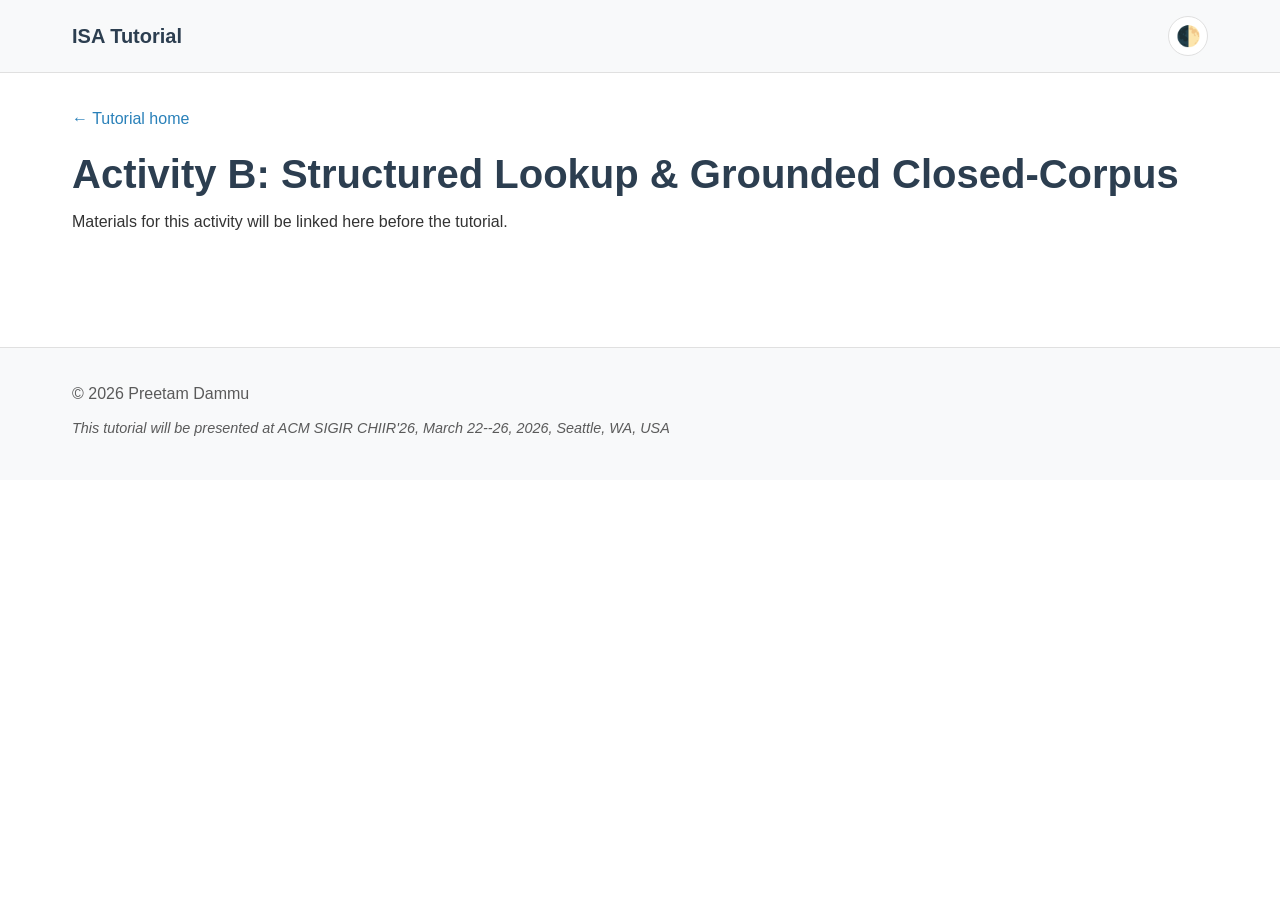
==== activity2.html @ a19566de "updates" ====
<!DOCTYPE html>
<html lang="en">
<head>
    <meta charset="UTF-8">
    <meta name="viewport" content="width=device-width, initial-scale=1.0">
    <meta name="description" content="Activity B: Structured Lookup &amp; Grounded Closed-Corpus — ISA Tutorial at ACM SIGIR CHIIR'26">
    <title>Activity B: Structured Lookup &amp; Grounded Closed-Corpus | ISA Tutorial</title>
    <link rel="stylesheet" href="css/style.css">
</head>
<body>
    <header>
        <nav class="navbar">
            <div class="container">
                <a href="index.html" class="logo">ISA Tutorial</a>
                <button class="theme-toggle" id="themeToggle" aria-label="Toggle dark mode">🌓</button>
            </div>
        </nav>
    </header>

    <main>
        <section class="content">
            <div class="container">
                <section class="section">
                    <p><a href="index.html">← Tutorial home</a></p>
                    <h1>Activity B: Structured Lookup &amp; Grounded Closed-Corpus</h1>
                    <p>Materials for this activity will be linked here before the tutorial.</p>
                </section>
            </div>
        </section>
    </main>

    <footer>
        <div class="container">
            <p>&copy; 2026 Preetam Dammu</p>
            <p class="acknowledgment">This tutorial will be presented at ACM SIGIR CHIIR'26, March 22--26, 2026, Seattle, WA, USA</p>
        </div>
    </footer>

    <script>
        const themeToggle = document.getElementById('themeToggle');
        const prefersDark = window.matchMedia('(prefers-color-scheme: dark)').matches;
        const storedTheme = localStorage.getItem('theme');

        if (storedTheme) {
            document.body.classList.toggle('dark-mode', storedTheme === 'dark');
        } else if (prefersDark) {
            document.body.classList.add('dark-mode');
        }

        themeToggle.addEventListener('click', () => {
            document.body.classList.toggle('dark-mode');
            const isDark = document.body.classList.contains('dark-mode');
            localStorage.setItem('theme', isDark ? 'dark' : 'light');
        });
    </script>
</body>
</html>
---- css/style.css ----
/* CSS Variables for theming */
:root {
    --primary-color: #2c3e50;
    --secondary-color: #3498db;
    --accent-color: #e74c3c;
    --text-color: #333;
    --bg-color: #ffffff;
    --bg-secondary: #f8f9fa;
    --border-color: #e0e0e0;
    --link-color: #2980b9;
    --link-hover: #1f5f8b;
    --shadow: rgba(0, 0, 0, 0.1);
    --shadow-hover: rgba(0, 0, 0, 0.15);
    --transition: all 0.3s ease;
}

/* Dark mode variables */
.dark-mode {
    --primary-color: #ecf0f1;
    --secondary-color: #3498db;
    --accent-color: #e74c3c;
    --text-color: #e0e0e0;
    --bg-color: #1a1a1a;
    --bg-secondary: #2d2d2d;
    --border-color: #404040;
    --link-color: #5dade2;
    --link-hover: #85c1e9;
    --shadow: rgba(0, 0, 0, 0.3);
    --shadow-hover: rgba(0, 0, 0, 0.4);
}

/* Reset and base styles */
* {
    margin: 0;
    padding: 0;
    box-sizing: border-box;
}

html {
    scroll-behavior: smooth;
}

body {
    font-family: -apple-system, BlinkMacSystemFont, 'Segoe UI', 'Roboto', 'Oxygen', 'Ubuntu', 'Cantarell', 'Fira Sans', 'Droid Sans', 'Helvetica Neue', sans-serif;
    line-height: 1.7;
    color: var(--text-color);
    background-color: var(--bg-color);
    transition: background-color 0.3s ease, color 0.3s ease;
}

/* Typography */
h1, h2, h3, h4, h5, h6 {
    color: var(--primary-color);
    font-weight: 600;
    line-height: 1.3;
    margin-bottom: 1rem;
    transition: color 0.3s ease;
}

h1 {
    font-size: 2.5rem;
    margin-bottom: 0.5rem;
}

h2 {
    font-size: 2rem;
    margin-top: 2.5rem;
    margin-bottom: 1.5rem;
    padding-bottom: 0.5rem;
    border-bottom: 2px solid var(--border-color);
}

h3 {
    font-size: 1.5rem;
    margin-top: 1.5rem;
    margin-bottom: 1rem;
}

p {
    margin-bottom: 1rem;
    text-align: justify;
}

a {
    color: var(--link-color);
    text-decoration: none;
    transition: var(--transition);
}

a:hover {
    color: var(--link-hover);
    text-decoration: underline;
}

em {
    font-style: italic;
    color: var(--secondary-color);
}

/* Container */
.container {
    max-width: 1200px;
    margin: 0 auto;
    padding: 0 2rem;
}

/* Navigation */
.navbar {
    background-color: var(--bg-secondary);
    border-bottom: 1px solid var(--border-color);
    padding: 1rem 0;
    position: sticky;
    top: 0;
    z-index: 100;
    backdrop-filter: blur(10px);
    transition: var(--transition);
}

.navbar .container {
    display: flex;
    justify-content: space-between;
    align-items: center;
}

.logo {
    font-size: 1.25rem;
    font-weight: 700;
    color: var(--primary-color);
    text-decoration: none;
}

.theme-toggle {
    background: var(--bg-color);
    border: 1px solid var(--border-color);
    border-radius: 50%;
    width: 2.5rem;
    height: 2.5rem;
    font-size: 1.25rem;
    cursor: pointer;
    transition: var(--transition);
    display: flex;
    align-items: center;
    justify-content: center;
}

.theme-toggle:hover {
    background: var(--bg-secondary);
    transform: rotate(15deg);
}

/* Hero section */
.hero {
    background: linear-gradient(135deg, var(--secondary-color) 0%, #1f5f8b 100%);
    color: white;
    padding: 4rem 0;
    margin-bottom: 3rem;
}

.hero-content {
    display: flex;
    justify-content: space-between;
    align-items: center;
    gap: 3rem;
}

.hero-left {
    flex: 1;
}

.hero-right {
    flex: 0 0 auto;
    text-align: right;
}

.hero h1 {
    color: white;
    font-size: 3rem;
    margin-bottom: 0;
    text-shadow: 2px 2px 4px rgba(0, 0, 0, 0.2);
}

.hero .subtitle {
    font-size: 1.5rem;
    margin-bottom: 0.5rem;
    opacity: 0.95;
}

.hero .conference-info {
    font-size: 1.1rem;
    opacity: 0.9;
    margin-bottom: 0;
}

/* Content sections */
.content {
    padding: 2rem 0;
}

.section {
    margin-bottom: 3rem;
}

.section:last-child {
    margin-bottom: 0;
}

/* Presenters grid */
.presenters-grid {
    display: grid;
    grid-template-columns: repeat(auto-fit, minmax(300px, 1fr));
    gap: 2rem;
    margin-top: 1.5rem;
}

.presenter {
    background: var(--bg-secondary);
    padding: 1.5rem;
    border-radius: 8px;
    border-left: 4px solid var(--secondary-color);
    transition: var(--transition);
    text-align: center;
}

.presenter:hover {
    box-shadow: 0 4px 12px var(--shadow);
    transform: translateY(-2px);
}

.presenter-photo {
    width: 150px;
    height: 150px;
    border-radius: 50%;
    object-fit: cover;
    display: block;
    margin: 0 auto 1.5rem auto;
    border: 3px solid var(--secondary-color);
    box-shadow: 0 2px 8px var(--shadow);
}

.presenter h3 {
    margin-top: 0;
    color: var(--secondary-color);
    text-align: center;
}

.presenter .affiliation {
    font-weight: 500;
    color: var(--text-color);
    opacity: 0.8;
    margin-bottom: 0.5rem;
    text-align: center;
}

.presenter .email {
    margin-bottom: 1rem;
    font-size: 0.95rem;
    text-align: center;
}

.presenter .bio-content {
    text-align: left;
}

/* Learning outcomes */
.outcomes-list {
    list-style: none;
    padding-left: 0;
    margin-top: 1rem;
}

.outcomes-list li {
    padding: 0.75rem 0;
    padding-left: 1.5rem;
    position: relative;
    border-bottom: 1px solid var(--border-color);
}

.outcomes-list li:last-child {
    border-bottom: none;
}

.outcomes-list li::before {
    content: "✓";
    position: absolute;
    left: 0;
    color: var(--secondary-color);
    font-weight: bold;
    font-size: 1.2rem;
}

/* Important links */
.important-links-list {
    list-style: none;
    padding-left: 0;
    margin: 1rem 0 0;
}

.important-links-list li {
    padding: 0.6rem 0;
    border-bottom: 1px solid var(--border-color);
    line-height: 1.5;
}

.important-links-list li:last-child {
    border-bottom: none;
}

/* Modules */
.module {
    background: var(--bg-secondary);
    padding: 1.5rem;
    margin-bottom: 1.5rem;
    border-radius: 8px;
    border-left: 4px solid var(--secondary-color);
    transition: var(--transition);
}

.module:hover {
    box-shadow: 0 2px 8px var(--shadow);
}

.module h3 {
    margin-top: 0;
    color: var(--secondary-color);
}

/* Schedule table */
.schedule-note {
    margin-bottom: 1.5rem;
    font-style: italic;
    color: var(--text-color);
    opacity: 0.8;
}

.schedule-table {
    overflow-x: auto;
    margin-top: 1.5rem;
}

table {
    width: 100%;
    border-collapse: collapse;
    background: var(--bg-secondary);
    border-radius: 8px;
    overflow: hidden;
    box-shadow: 0 2px 8px var(--shadow);
}

thead {
    background: var(--secondary-color);
    color: white;
}

th {
    padding: 1rem;
    text-align: left;
    font-weight: 600;
}

td {
    padding: 1rem;
    border-top: 1px solid var(--border-color);
}

tbody tr {
    transition: var(--transition);
}

tbody tr:hover {
    background: var(--bg-color);
}

tbody tr td:first-child {
    font-weight: 500;
    white-space: nowrap;
    width: 150px;
}

tbody em {
    display: block;
    margin-top: 0.5rem;
    font-size: 0.9rem;
    opacity: 0.8;
    font-style: italic;
}

/* Activities */
.activity {
    background: var(--bg-secondary);
    padding: 1.5rem;
    margin-bottom: 1.5rem;
    border-radius: 8px;
    border-left: 4px solid var(--accent-color);
}

.activity h3 {
    margin-top: 0;
    color: var(--accent-color);
}

/* Materials */
.materials-list {
    display: grid;
    grid-template-columns: repeat(auto-fit, minmax(250px, 1fr));
    gap: 1.5rem;
    margin-top: 1.5rem;
}

.material-item {
    background: var(--bg-secondary);
    padding: 1.5rem;
    border-radius: 8px;
    text-align: center;
    transition: var(--transition);
}

.material-item:hover {
    box-shadow: 0 4px 12px var(--shadow);
    transform: translateY(-2px);
}

.material-item h3 {
    margin-top: 0;
    color: var(--secondary-color);
}

.material-item p {
    margin-bottom: 0;
    text-align: center;
}

.material-item em {
    color: var(--text-color);
    opacity: 0.7;
    display: block;
    text-align: center;
}

/* Footer */
footer {
    background: var(--bg-secondary);
    border-top: 1px solid var(--border-color);
    padding: 2rem 0;
    margin-top: 4rem;
    text-align: center;
}

footer p {
    margin-bottom: 0.5rem;
    color: var(--text-color);
    opacity: 0.8;
}

footer .acknowledgment {
    font-size: 0.9rem;
    font-style: italic;
}

/* Responsive design */
@media (max-width: 768px) {
    .container {
        padding: 0 1rem;
    }

    .hero-content {
        flex-direction: column;
        text-align: center;
        gap: 2rem;
    }

    .hero-right {
        text-align: center;
    }

    .hero h1 {
        font-size: 2rem;
    }

    .hero .subtitle {
        font-size: 1.25rem;
    }

    h2 {
        font-size: 1.75rem;
    }

    h3 {
        font-size: 1.25rem;
    }

    .presenters-grid {
        grid-template-columns: 1fr;
    }

    .presenter-photo {
        width: 120px;
        height: 120px;
    }

    .materials-list {
        grid-template-columns: 1fr;
    }

    table {
        font-size: 0.9rem;
    }

    tbody tr td:first-child {
        width: 100px;
    }
}

@media (max-width: 480px) {
    .hero {
        padding: 2rem 0;
    }

    .hero h1 {
        font-size: 1.75rem;
    }

    .hero .subtitle {
        font-size: 1.1rem;
    }

    table {
        font-size: 0.85rem;
    }

    th, td {
        padding: 0.75rem 0.5rem;
    }
}

/* Print styles */
@media print {
    .navbar,
    .theme-toggle,
    footer {
        display: none;
    }

    .hero {
        background: white;
        color: black;
        border-bottom: 2px solid black;
    }

    .hero h1 {
        color: black;
        text-shadow: none;
    }

    a {
        color: black;
        text-decoration: underline;
    }
}
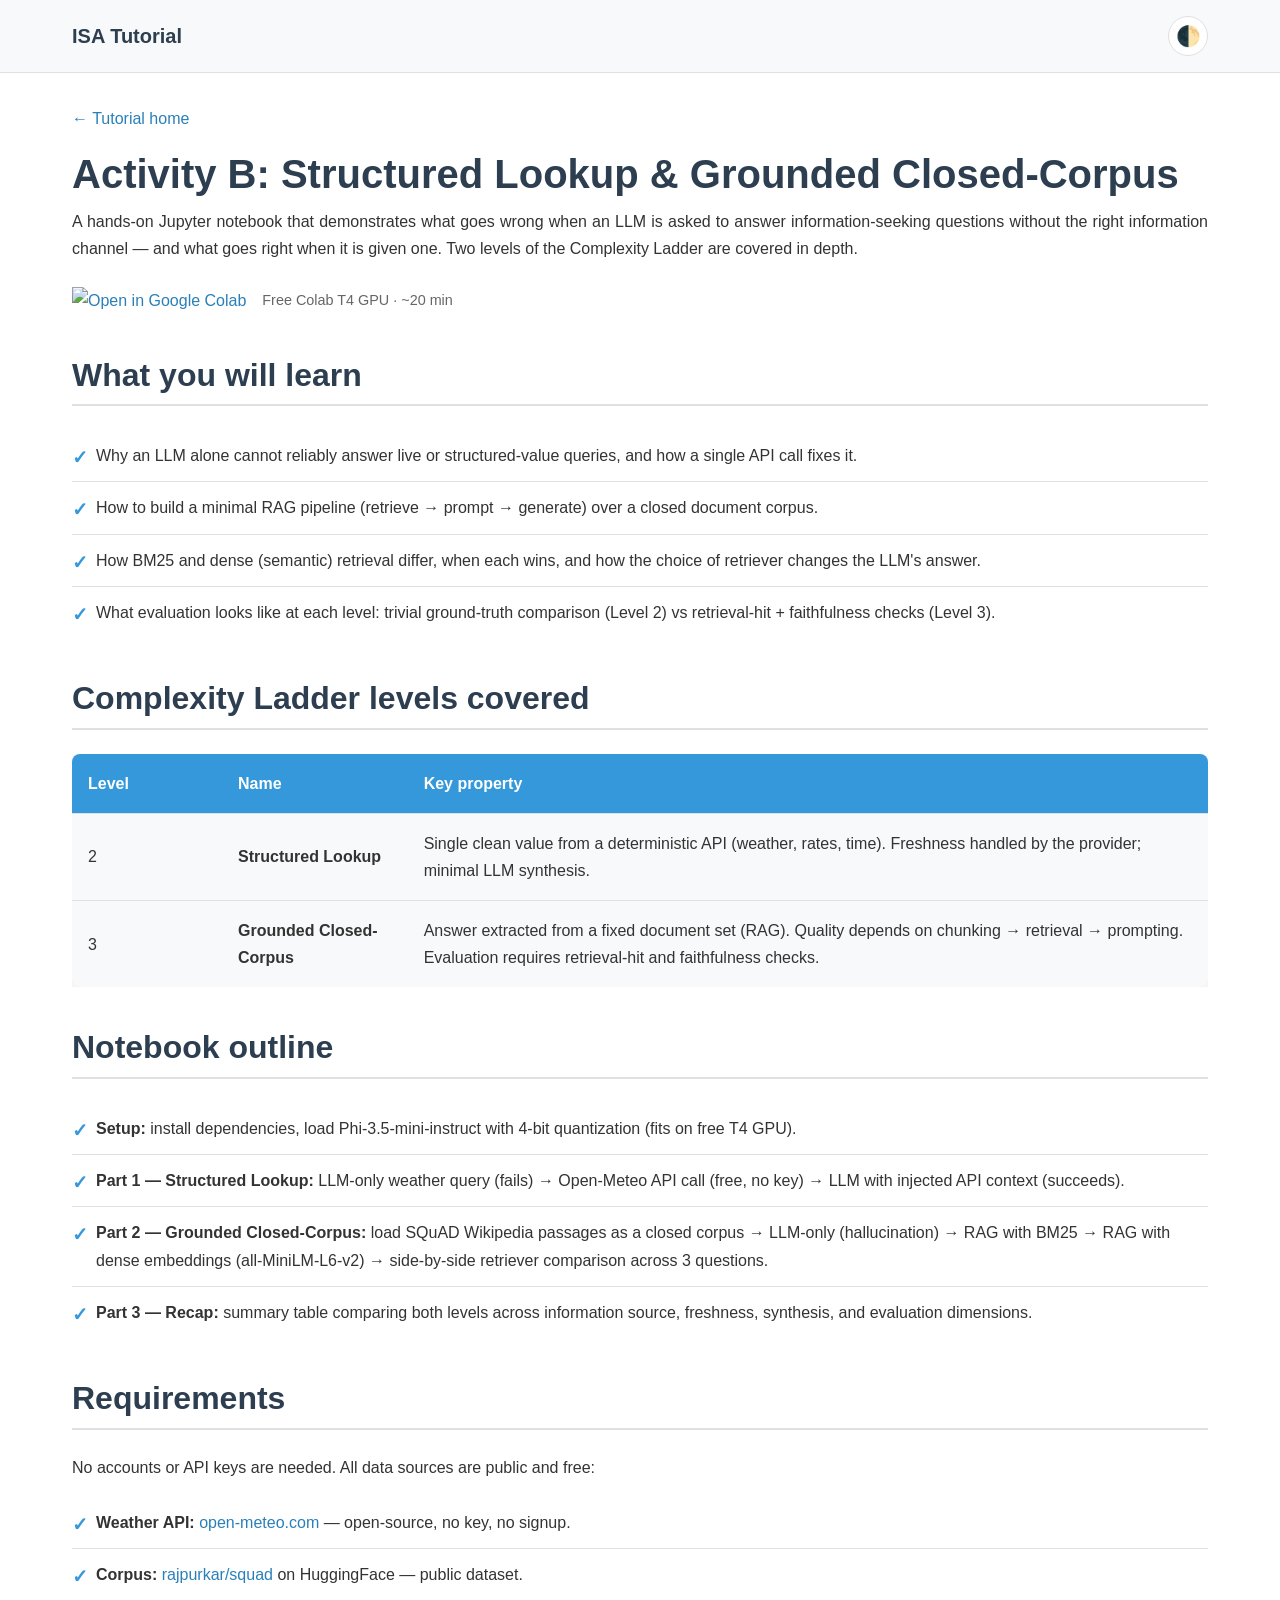
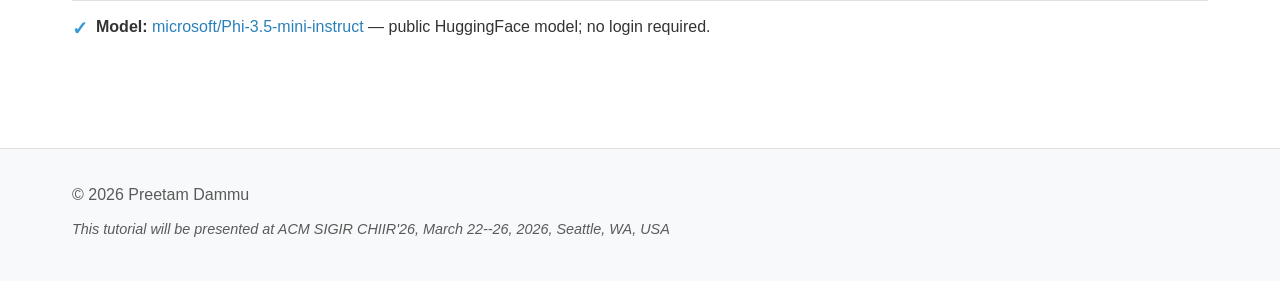
==== commit c663d3e2: "Added Activity 2" ====
--- a/activity2.html
+++ b/activity2.html
@@ -23,7 +23,66 @@
                 <section class="section">
                     <p><a href="index.html">← Tutorial home</a></p>
                     <h1>Activity B: Structured Lookup &amp; Grounded Closed-Corpus</h1>
-                    <p>Materials for this activity will be linked here before the tutorial.</p>
+
+                    <p>
+                        A hands-on Jupyter notebook that demonstrates what goes wrong when an LLM is asked to
+                        answer information-seeking questions without the right information channel — and what
+                        goes right when it is given one. Two levels of the Complexity Ladder are covered in depth.
+                    </p>
+
+                    <div class="activity-launch">
+                        <a href="https://colab.research.google.com/github/preetamsatish/ISA-Tutorial/blob/main/notebooks/activity_b.ipynb"
+                           target="_blank" rel="noopener" class="colab-badge-link">
+                            <img src="https://colab.research.google.com/assets/colab-badge.svg"
+                                 alt="Open in Google Colab" height="28">
+                        </a>
+                        <span class="activity-runtime">Free Colab T4 GPU &middot; ~20 min</span>
+                    </div>
+
+                    <h2>What you will learn</h2>
+                    <ul class="outcomes-list">
+                        <li>Why an LLM alone cannot reliably answer live or structured-value queries, and how a single API call fixes it.</li>
+                        <li>How to build a minimal RAG pipeline (retrieve → prompt → generate) over a closed document corpus.</li>
+                        <li>How BM25 and dense (semantic) retrieval differ, when each wins, and how the choice of retriever changes the LLM's answer.</li>
+                        <li>What evaluation looks like at each level: trivial ground-truth comparison (Level 2) vs retrieval-hit + faithfulness checks (Level 3).</li>
+                    </ul>
+
+                    <h2>Complexity Ladder levels covered</h2>
+                    <div class="schedule-table">
+                        <table>
+                            <thead>
+                                <tr><th>Level</th><th>Name</th><th>Key property</th></tr>
+                            </thead>
+                            <tbody>
+                                <tr>
+                                    <td>2</td>
+                                    <td><strong>Structured Lookup</strong></td>
+                                    <td>Single clean value from a deterministic API (weather, rates, time). Freshness handled by the provider; minimal LLM synthesis.</td>
+                                </tr>
+                                <tr>
+                                    <td>3</td>
+                                    <td><strong>Grounded Closed-Corpus</strong></td>
+                                    <td>Answer extracted from a fixed document set (RAG). Quality depends on chunking → retrieval → prompting. Evaluation requires retrieval-hit and faithfulness checks.</td>
+                                </tr>
+                            </tbody>
+                        </table>
+                    </div>
+
+                    <h2>Notebook outline</h2>
+                    <ul class="outcomes-list">
+                        <li><strong>Setup:</strong> install dependencies, load Phi-3.5-mini-instruct with 4-bit quantization (fits on free T4 GPU).</li>
+                        <li><strong>Part 1 — Structured Lookup:</strong> LLM-only weather query (fails) → Open-Meteo API call (free, no key) → LLM with injected API context (succeeds).</li>
+                        <li><strong>Part 2 — Grounded Closed-Corpus:</strong> load SQuAD Wikipedia passages as a closed corpus → LLM-only (hallucination) → RAG with BM25 → RAG with dense embeddings (all-MiniLM-L6-v2) → side-by-side retriever comparison across 3 questions.</li>
+                        <li><strong>Part 3 — Recap:</strong> summary table comparing both levels across information source, freshness, synthesis, and evaluation dimensions.</li>
+                    </ul>
+
+                    <h2>Requirements</h2>
+                    <p>No accounts or API keys are needed. All data sources are public and free:</p>
+                    <ul class="outcomes-list">
+                        <li><strong>Weather API:</strong> <a href="https://open-meteo.com" target="_blank" rel="noopener">open-meteo.com</a> — open-source, no key, no signup.</li>
+                        <li><strong>Corpus:</strong> <a href="https://huggingface.co/datasets/rajpurkar/squad" target="_blank" rel="noopener">rajpurkar/squad</a> on HuggingFace — public dataset.</li>
+                        <li><strong>Model:</strong> <a href="https://huggingface.co/microsoft/Phi-3.5-mini-instruct" target="_blank" rel="noopener">microsoft/Phi-3.5-mini-instruct</a> — public HuggingFace model; no login required.</li>
+                    </ul>
                 </section>
             </div>
         </section>
--- a/css/style.css
+++ b/css/style.css
@@ -436,6 +436,33 @@
     text-align: center;
 }
 
+/* Activity launch bar (Colab badge + runtime note) */
+.activity-launch {
+    display: flex;
+    align-items: center;
+    gap: 1rem;
+    margin: 1.5rem 0 2rem;
+    flex-wrap: wrap;
+}
+
+.colab-badge-link {
+    display: inline-flex;
+    align-items: center;
+    text-decoration: none;
+    transition: var(--transition);
+}
+
+.colab-badge-link:hover {
+    opacity: 0.85;
+    transform: translateY(-1px);
+}
+
+.activity-runtime {
+    font-size: 0.9rem;
+    color: var(--text-color);
+    opacity: 0.75;
+}
+
 /* Footer */
 footer {
     background: var(--bg-secondary);
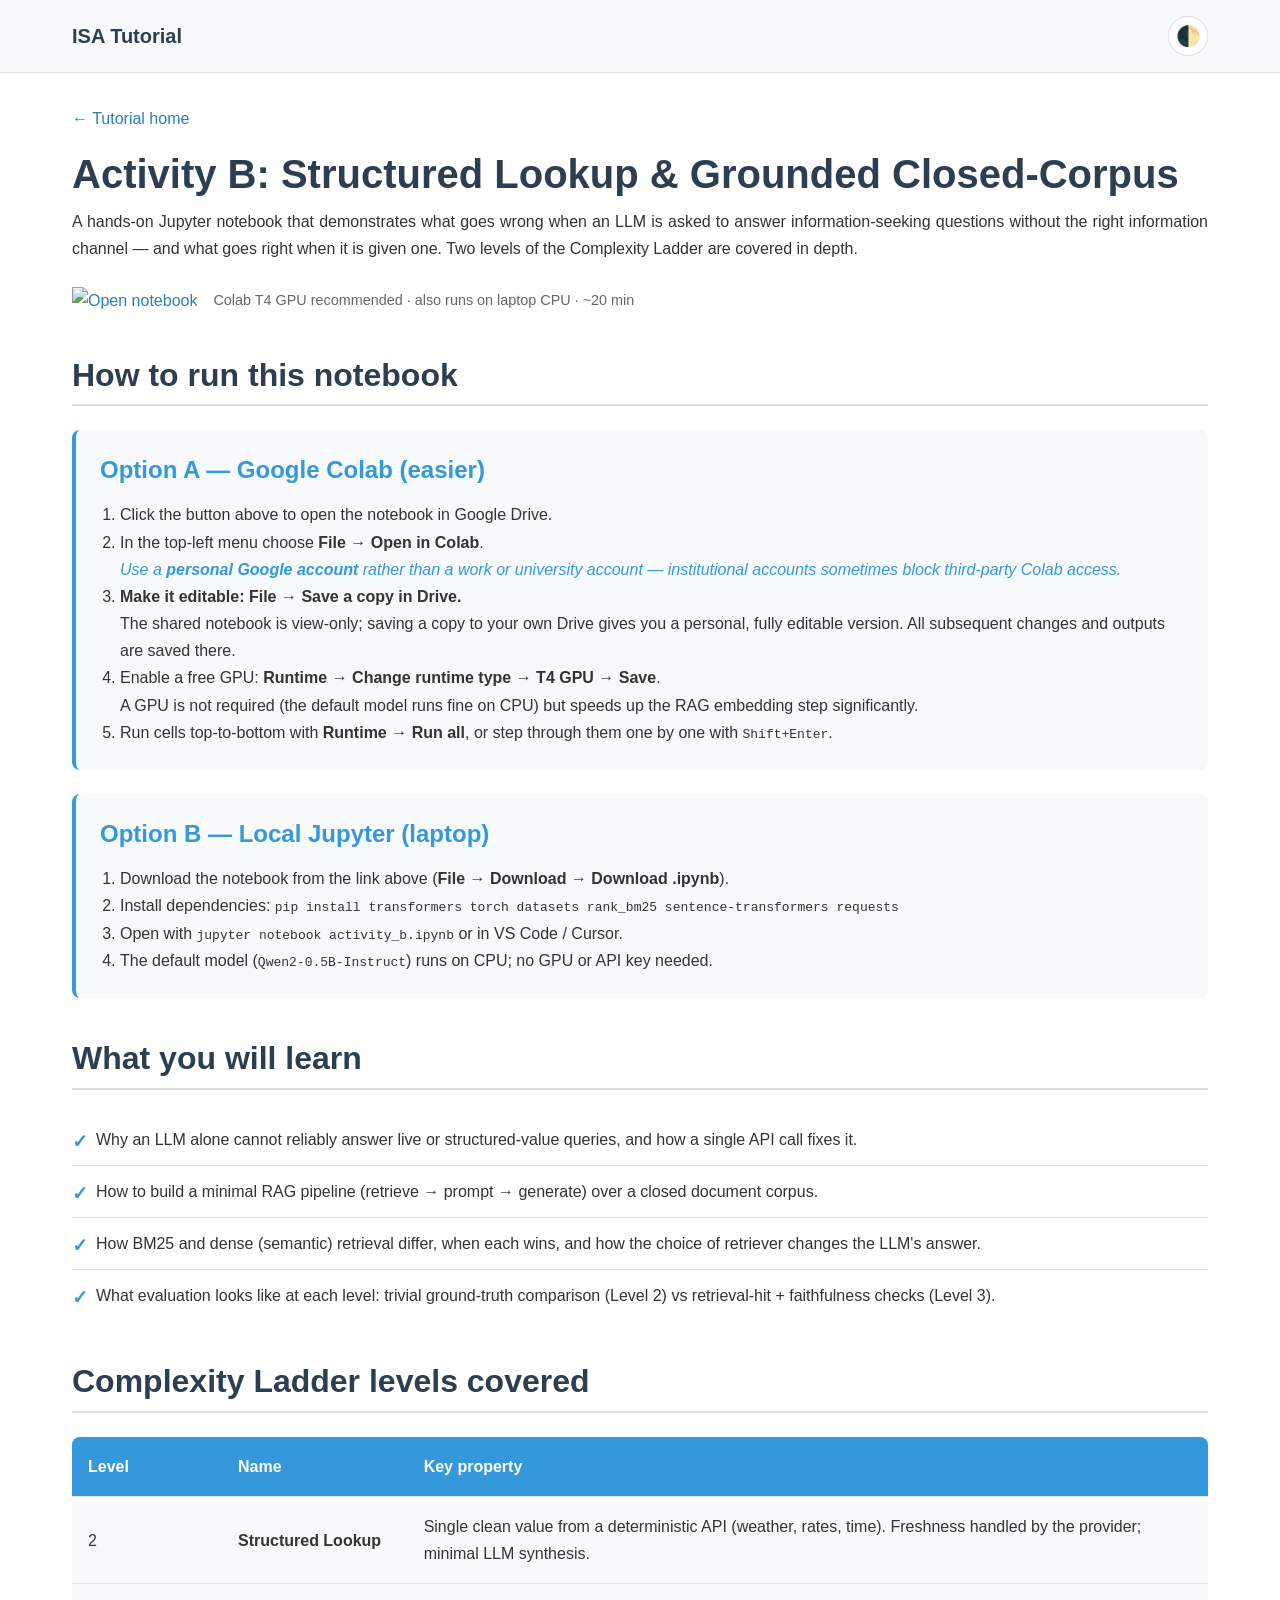
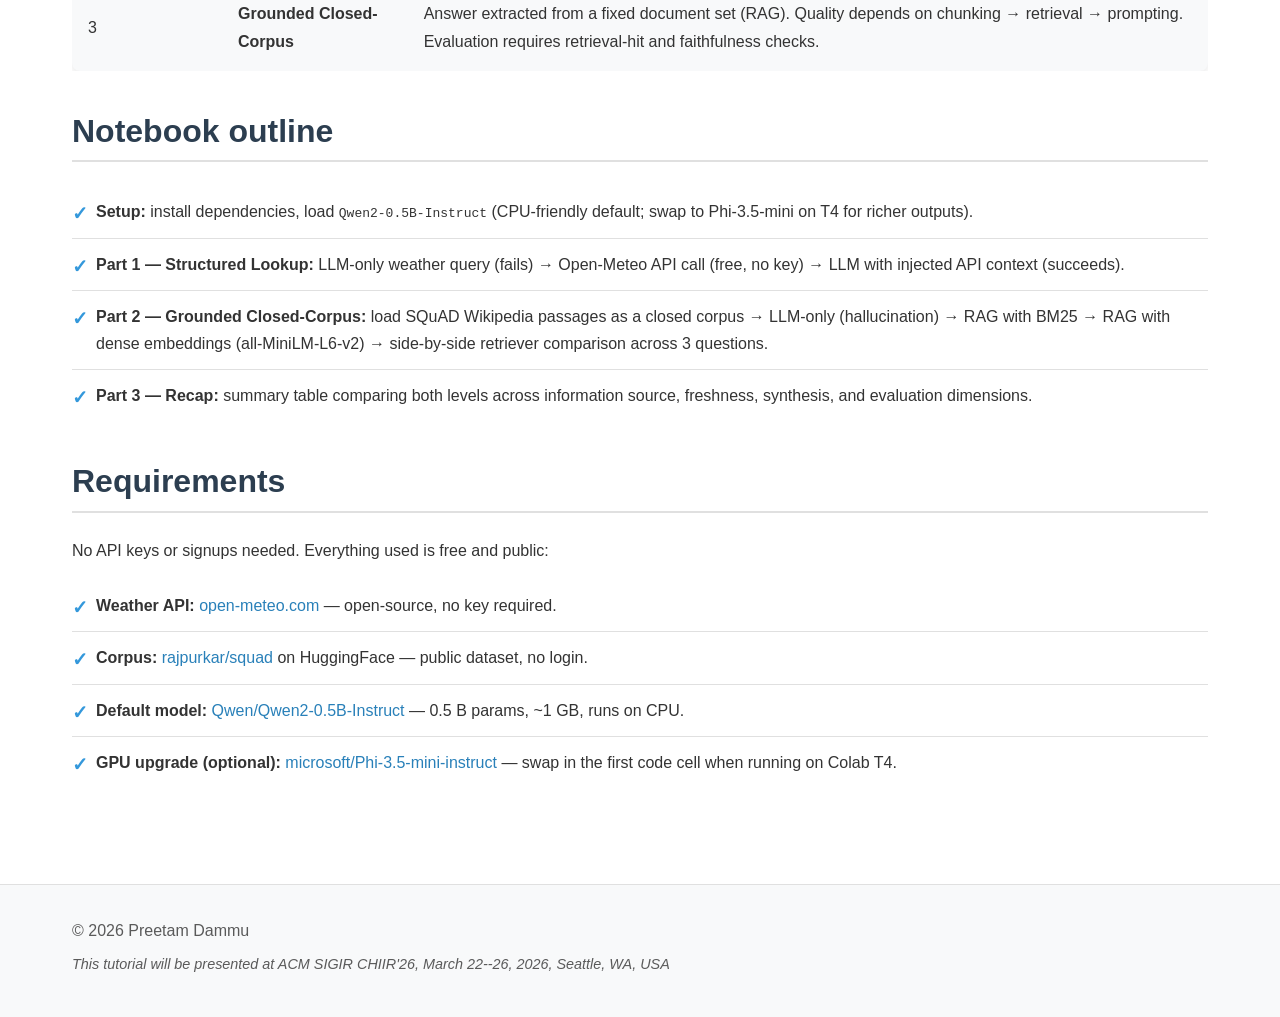
==== commit 66a9ce81: "Updates" ====
--- a/activity2.html
+++ b/activity2.html
@@ -31,12 +31,42 @@
                     </p>
 
                     <div class="activity-launch">
-                        <a href="https://colab.research.google.com/github/preetamsatish/ISA-Tutorial/blob/main/notebooks/activity_b.ipynb"
+                        <a href="https://drive.google.com/file/d/1iYplsstyWACp_TmCKNO_FapcmiAK_4g-/view?usp=sharing"
                            target="_blank" rel="noopener" class="colab-badge-link">
                             <img src="https://colab.research.google.com/assets/colab-badge.svg"
-                                 alt="Open in Google Colab" height="28">
+                                 alt="Open notebook" height="28">
                         </a>
-                        <span class="activity-runtime">Free Colab T4 GPU &middot; ~20 min</span>
+                        <span class="activity-runtime">Colab T4 GPU recommended &middot; also runs on laptop CPU &middot; ~20 min</span>
+                    </div>
+
+                    <h2>How to run this notebook</h2>
+                    <div class="module">
+                        <h3>Option A — Google Colab (easier)</h3>
+                        <ol style="padding-left:1.25rem; margin:0.5rem 0 0;">
+                            <li>Click the button above to open the notebook in Google Drive.</li>
+                            <li>
+                                In the top-left menu choose <strong>File → Open in Colab</strong>.<br>
+                                <em>Use a <strong>personal Google account</strong> rather than a work or university account — institutional accounts sometimes block third-party Colab access.</em>
+                            </li>
+                            <li>
+                                <strong>Make it editable: File → Save a copy in Drive.</strong><br>
+                                The shared notebook is view-only; saving a copy to your own Drive gives you a personal, fully editable version. All subsequent changes and outputs are saved there.
+                            </li>
+                            <li>
+                                Enable a free GPU: <strong>Runtime → Change runtime type → T4 GPU → Save</strong>.<br>
+                                A GPU is not required (the default model runs fine on CPU) but speeds up the RAG embedding step significantly.
+                            </li>
+                            <li>Run cells top-to-bottom with <strong>Runtime → Run all</strong>, or step through them one by one with <kbd>Shift+Enter</kbd>.</li>
+                        </ol>
+                    </div>
+                    <div class="module">
+                        <h3>Option B — Local Jupyter (laptop)</h3>
+                        <ol style="padding-left:1.25rem; margin:0.5rem 0 0;">
+                            <li>Download the notebook from the link above (<strong>File → Download → Download .ipynb</strong>).</li>
+                            <li>Install dependencies: <code>pip install transformers torch datasets rank_bm25 sentence-transformers requests</code></li>
+                            <li>Open with <code>jupyter notebook activity_b.ipynb</code> or in VS Code / Cursor.</li>
+                            <li>The default model (<code>Qwen2-0.5B-Instruct</code>) runs on CPU; no GPU or API key needed.</li>
+                        </ol>
                     </div>
 
                     <h2>What you will learn</h2>
@@ -70,18 +100,19 @@
 
                     <h2>Notebook outline</h2>
                     <ul class="outcomes-list">
-                        <li><strong>Setup:</strong> install dependencies, load Phi-3.5-mini-instruct with 4-bit quantization (fits on free T4 GPU).</li>
+                        <li><strong>Setup:</strong> install dependencies, load <code>Qwen2-0.5B-Instruct</code> (CPU-friendly default; swap to Phi-3.5-mini on T4 for richer outputs).</li>
                         <li><strong>Part 1 — Structured Lookup:</strong> LLM-only weather query (fails) → Open-Meteo API call (free, no key) → LLM with injected API context (succeeds).</li>
                         <li><strong>Part 2 — Grounded Closed-Corpus:</strong> load SQuAD Wikipedia passages as a closed corpus → LLM-only (hallucination) → RAG with BM25 → RAG with dense embeddings (all-MiniLM-L6-v2) → side-by-side retriever comparison across 3 questions.</li>
                         <li><strong>Part 3 — Recap:</strong> summary table comparing both levels across information source, freshness, synthesis, and evaluation dimensions.</li>
                     </ul>
 
                     <h2>Requirements</h2>
-                    <p>No accounts or API keys are needed. All data sources are public and free:</p>
+                    <p>No API keys or signups needed. Everything used is free and public:</p>
                     <ul class="outcomes-list">
-                        <li><strong>Weather API:</strong> <a href="https://open-meteo.com" target="_blank" rel="noopener">open-meteo.com</a> — open-source, no key, no signup.</li>
-                        <li><strong>Corpus:</strong> <a href="https://huggingface.co/datasets/rajpurkar/squad" target="_blank" rel="noopener">rajpurkar/squad</a> on HuggingFace — public dataset.</li>
-                        <li><strong>Model:</strong> <a href="https://huggingface.co/microsoft/Phi-3.5-mini-instruct" target="_blank" rel="noopener">microsoft/Phi-3.5-mini-instruct</a> — public HuggingFace model; no login required.</li>
+                        <li><strong>Weather API:</strong> <a href="https://open-meteo.com" target="_blank" rel="noopener">open-meteo.com</a> — open-source, no key required.</li>
+                        <li><strong>Corpus:</strong> <a href="https://huggingface.co/datasets/rajpurkar/squad" target="_blank" rel="noopener">rajpurkar/squad</a> on HuggingFace — public dataset, no login.</li>
+                        <li><strong>Default model:</strong> <a href="https://huggingface.co/Qwen/Qwen2-0.5B-Instruct" target="_blank" rel="noopener">Qwen/Qwen2-0.5B-Instruct</a> — 0.5 B params, ~1 GB, runs on CPU.</li>
+                        <li><strong>GPU upgrade (optional):</strong> <a href="https://huggingface.co/microsoft/Phi-3.5-mini-instruct" target="_blank" rel="noopener">microsoft/Phi-3.5-mini-instruct</a> — swap in the first code cell when running on Colab T4.</li>
                     </ul>
                 </section>
             </div>
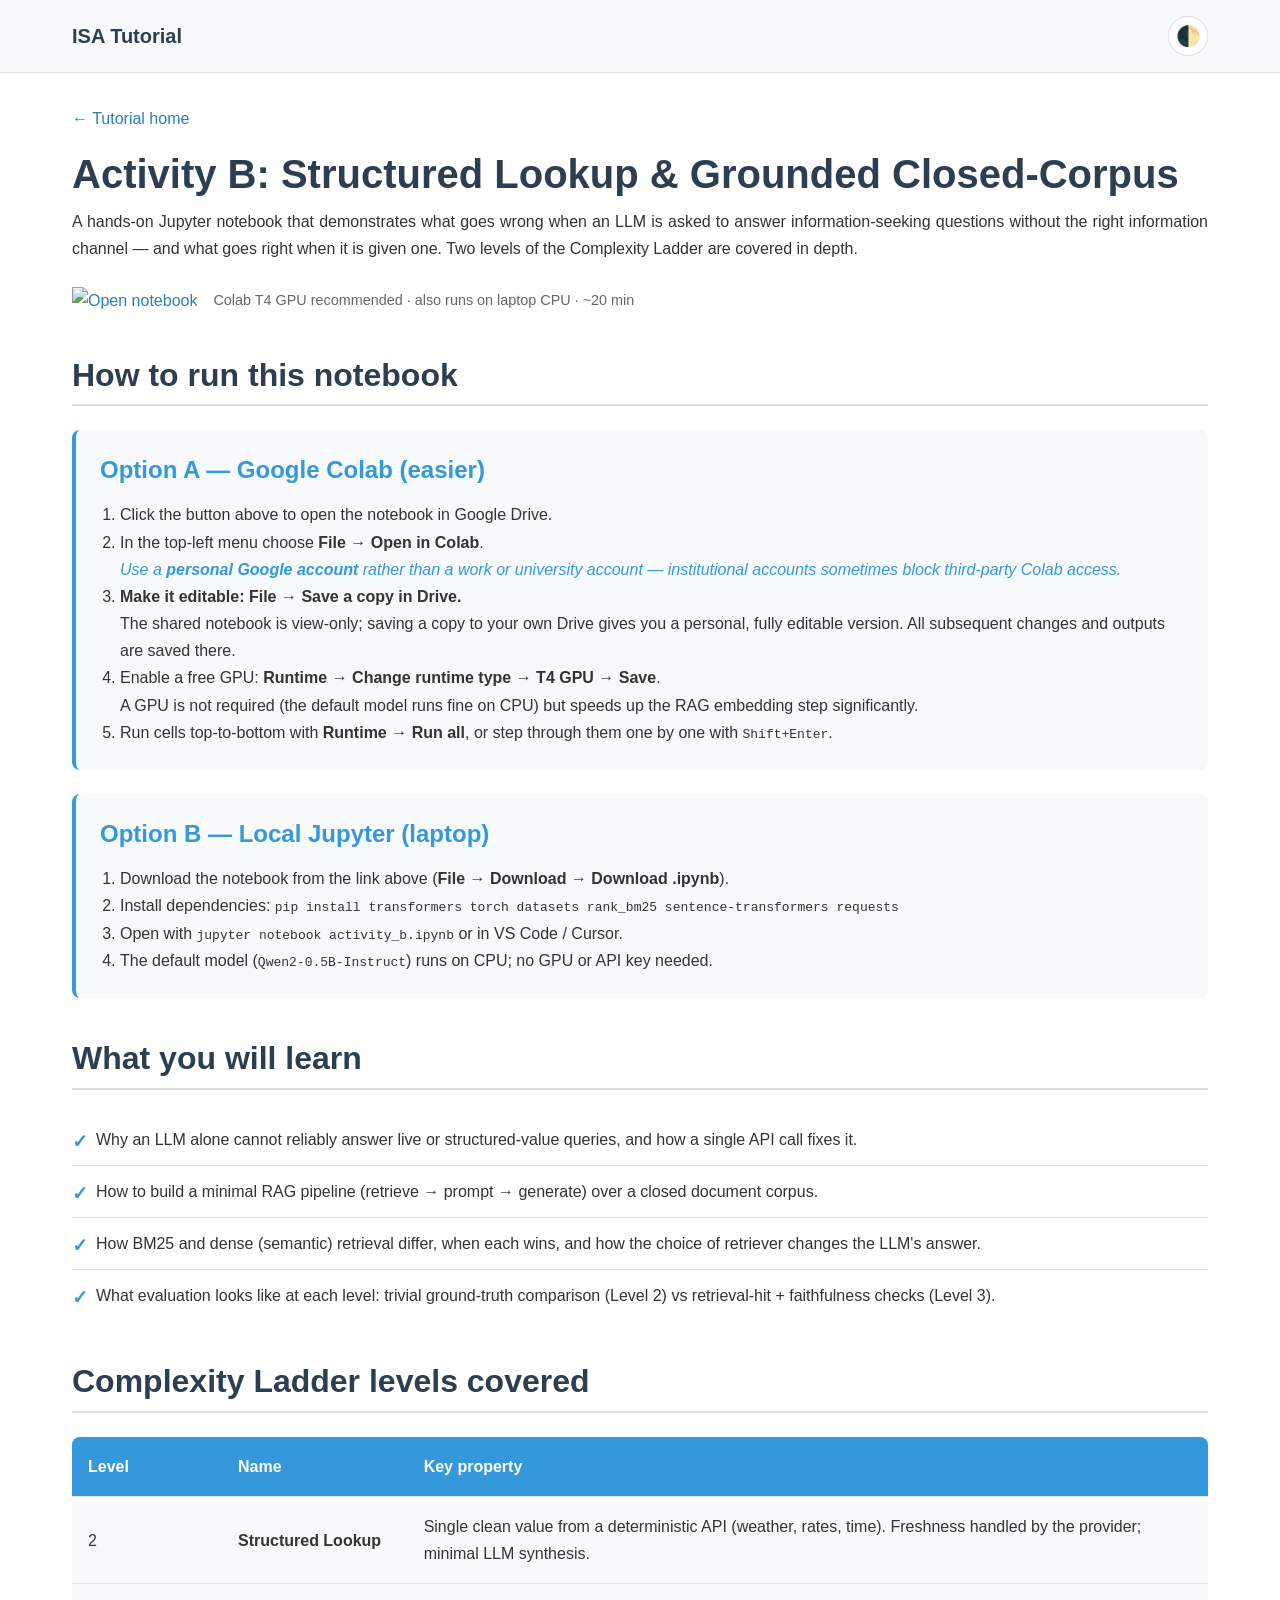
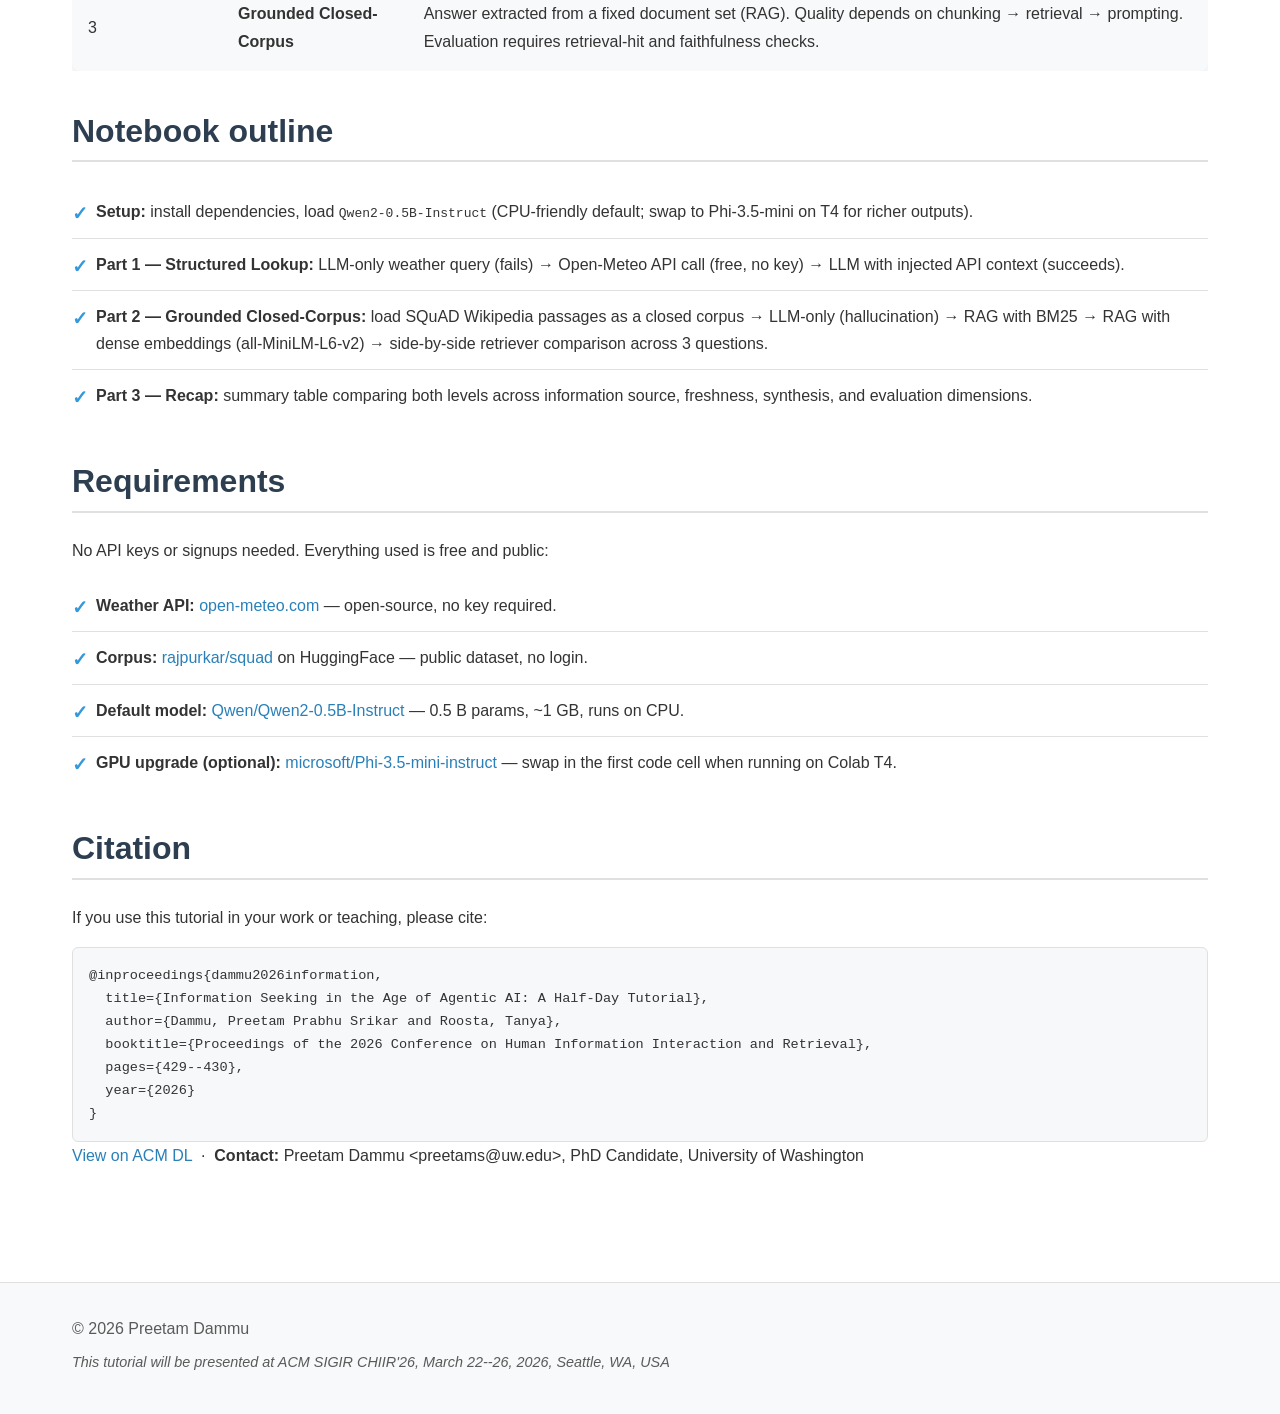
==== commit e6b11dbc: "updates" ====
--- a/activity2.html
+++ b/activity2.html
@@ -114,6 +114,22 @@
                         <li><strong>Default model:</strong> <a href="https://huggingface.co/Qwen/Qwen2-0.5B-Instruct" target="_blank" rel="noopener">Qwen/Qwen2-0.5B-Instruct</a> — 0.5 B params, ~1 GB, runs on CPU.</li>
                         <li><strong>GPU upgrade (optional):</strong> <a href="https://huggingface.co/microsoft/Phi-3.5-mini-instruct" target="_blank" rel="noopener">microsoft/Phi-3.5-mini-instruct</a> — swap in the first code cell when running on Colab T4.</li>
                     </ul>
+
+                    <h2>Citation</h2>
+                    <p>If you use this tutorial in your work or teaching, please cite:</p>
+                    <pre style="background:var(--card-bg,#f6f8fa);border:1px solid var(--border-color,#d0d7de);border-radius:6px;padding:1rem;font-size:0.85rem;overflow-x:auto;">@inproceedings{dammu2026information,
+  title={Information Seeking in the Age of Agentic AI: A Half-Day Tutorial},
+  author={Dammu, Preetam Prabhu Srikar and Roosta, Tanya},
+  booktitle={Proceedings of the 2026 Conference on Human Information Interaction and Retrieval},
+  pages={429--430},
+  year={2026}
+}</pre>
+                    <p>
+                        <a href="https://dl.acm.org/doi/abs/10.1145/3786304.3787893"
+                           target="_blank" rel="noopener">View on ACM DL</a>
+                        &nbsp;&middot;&nbsp;
+                        <strong>Contact:</strong> Preetam Dammu &lt;preetams@uw.edu&gt;, PhD Candidate, University of Washington
+                    </p>
                 </section>
             </div>
         </section>
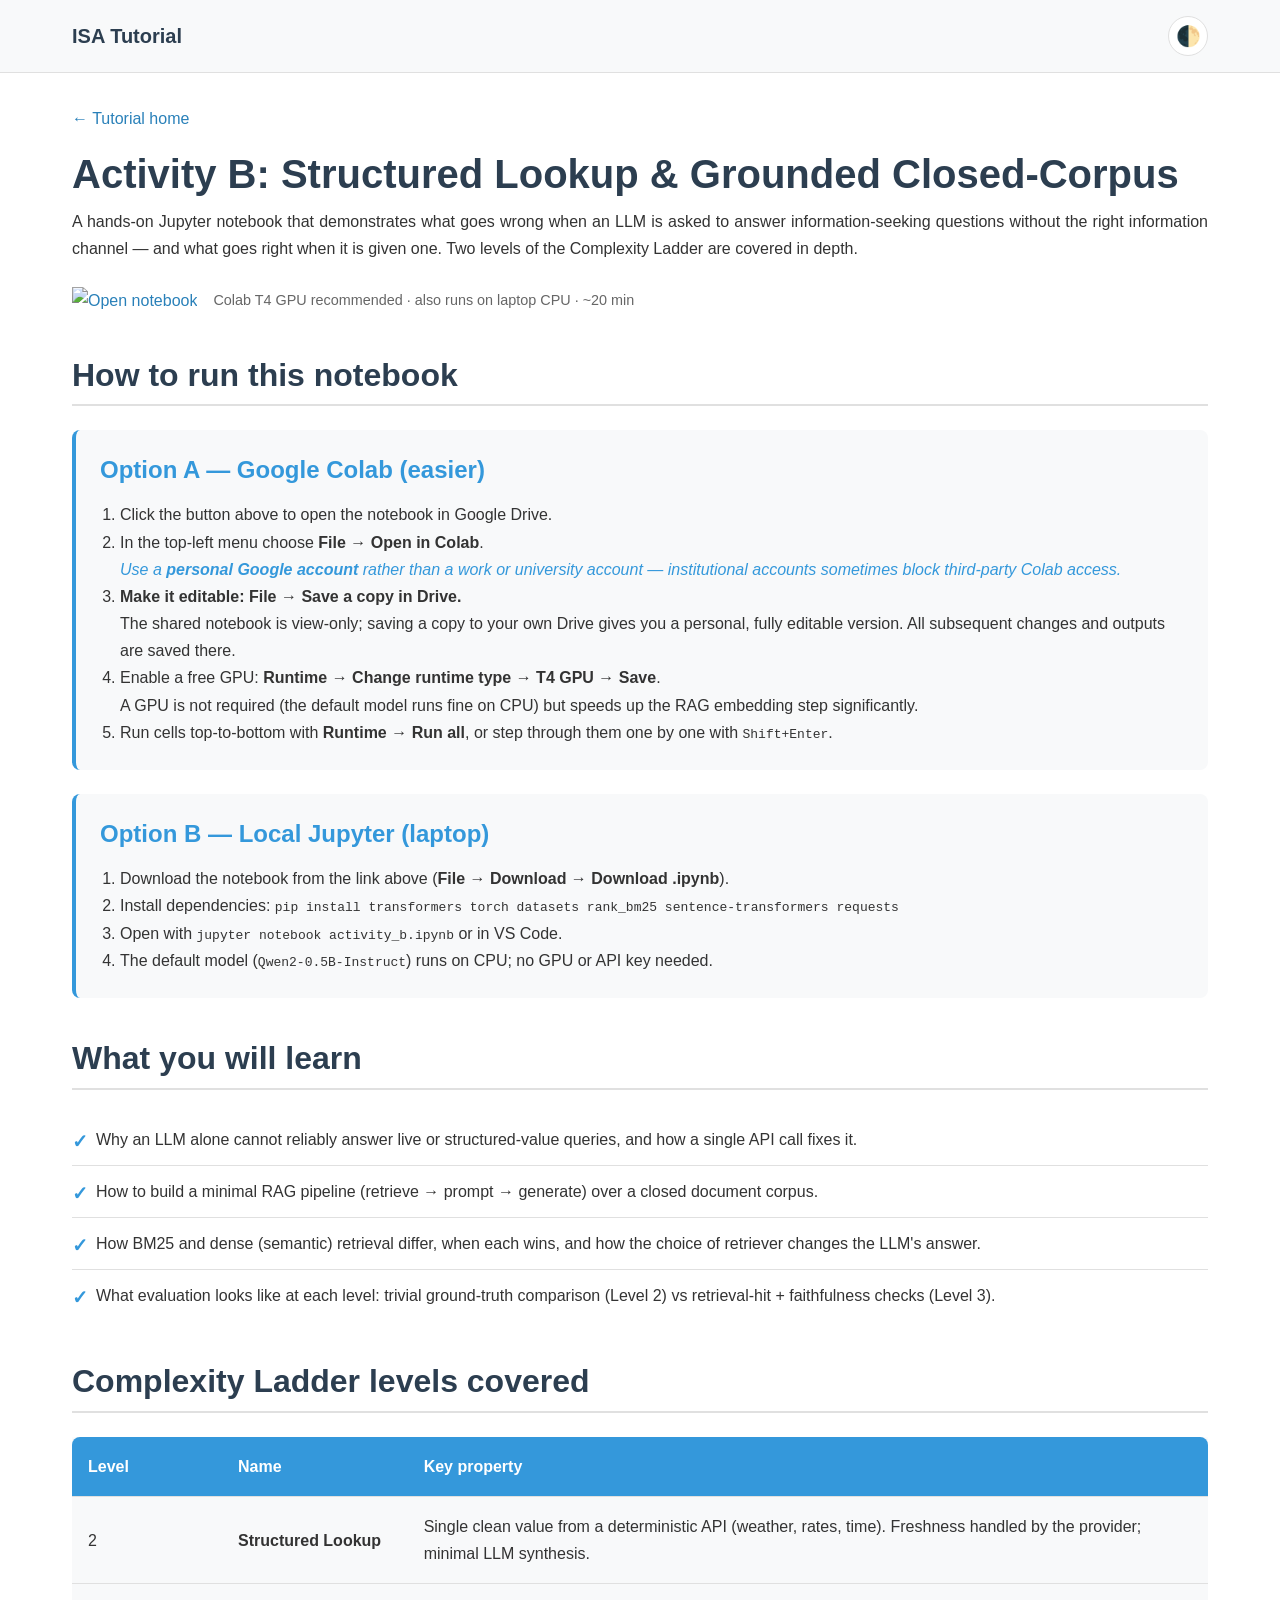
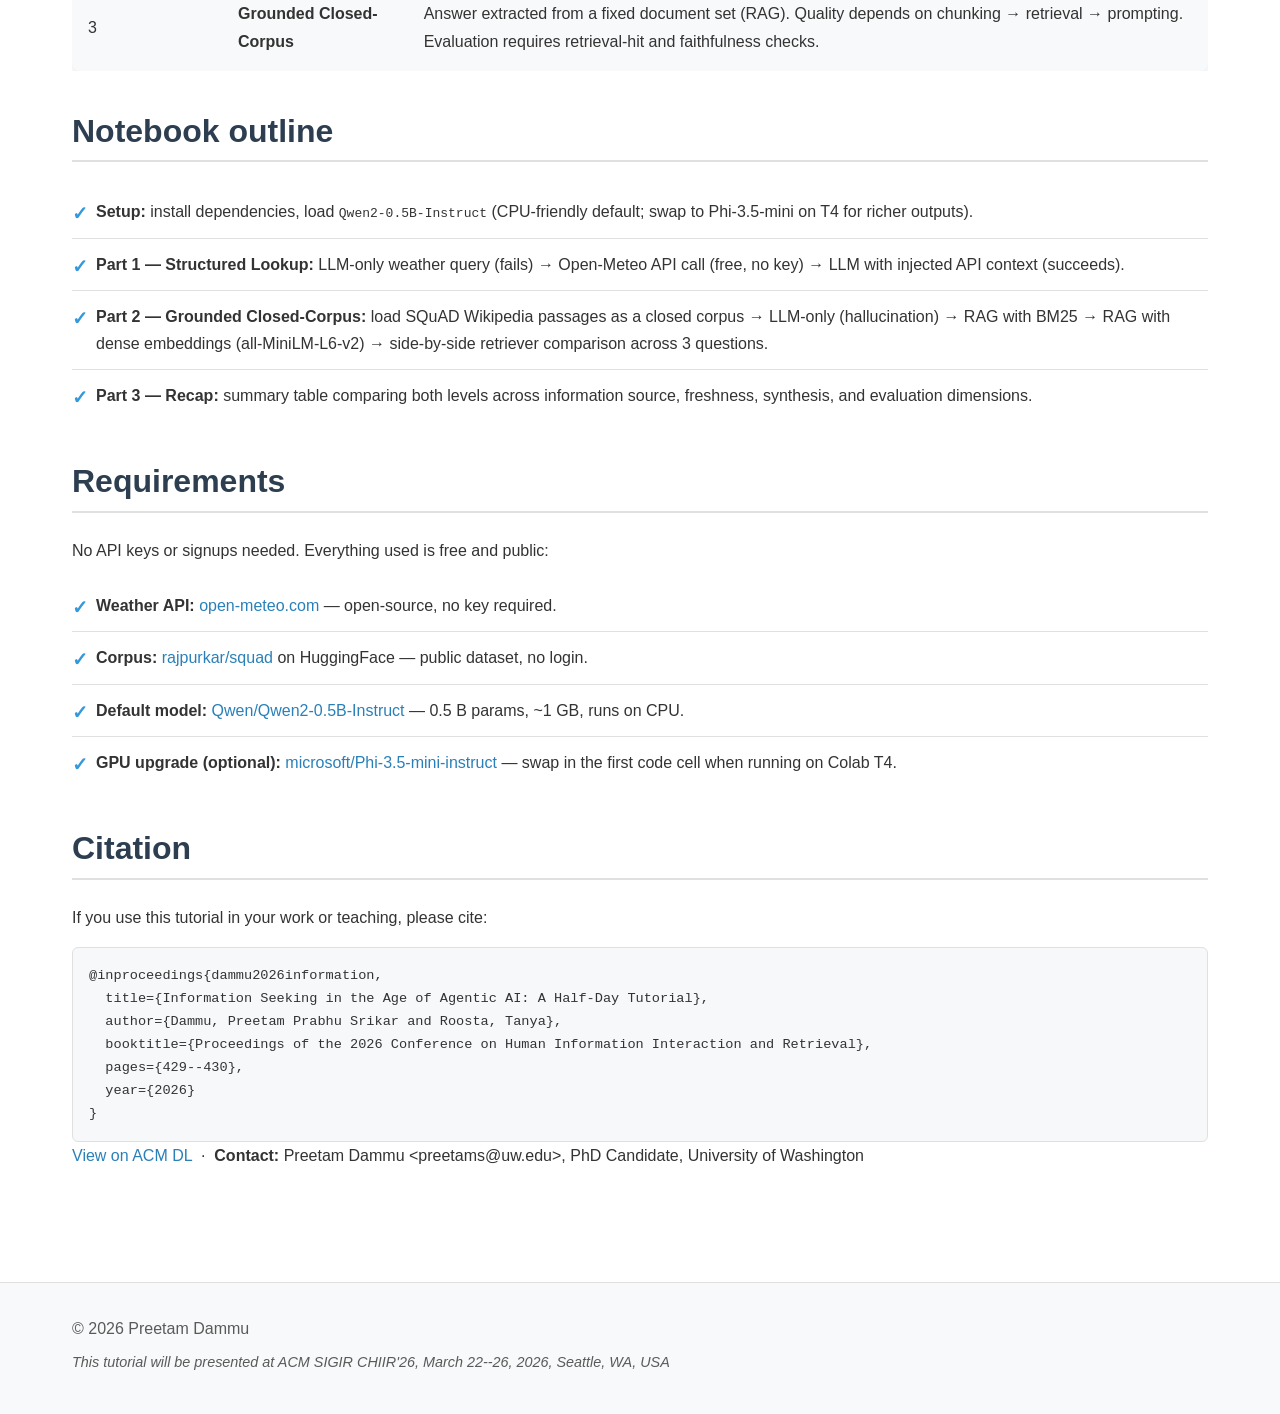
==== commit 140fa620: "minor edits" ====
--- a/activity2.html
+++ b/activity2.html
@@ -31,7 +31,7 @@
                     </p>
 
                     <div class="activity-launch">
-                        <a href="https://drive.google.com/file/d/1iYplsstyWACp_TmCKNO_FapcmiAK_4g-/view?usp=sharing"
+                        <a href="https://drive.google.com/file/d/1Glrm67DZnznbF6KF-m4i7z2ov2Ng7XDx/view?usp=sharing"
                            target="_blank" rel="noopener" class="colab-badge-link">
                             <img src="https://colab.research.google.com/assets/colab-badge.svg"
                                  alt="Open notebook" height="28">
@@ -64,7 +64,7 @@
                         <ol style="padding-left:1.25rem; margin:0.5rem 0 0;">
                             <li>Download the notebook from the link above (<strong>File → Download → Download .ipynb</strong>).</li>
                             <li>Install dependencies: <code>pip install transformers torch datasets rank_bm25 sentence-transformers requests</code></li>
-                            <li>Open with <code>jupyter notebook activity_b.ipynb</code> or in VS Code / Cursor.</li>
+                            <li>Open with <code>jupyter notebook activity_b.ipynb</code> or in VS Code.</li>
                             <li>The default model (<code>Qwen2-0.5B-Instruct</code>) runs on CPU; no GPU or API key needed.</li>
                         </ol>
                     </div>
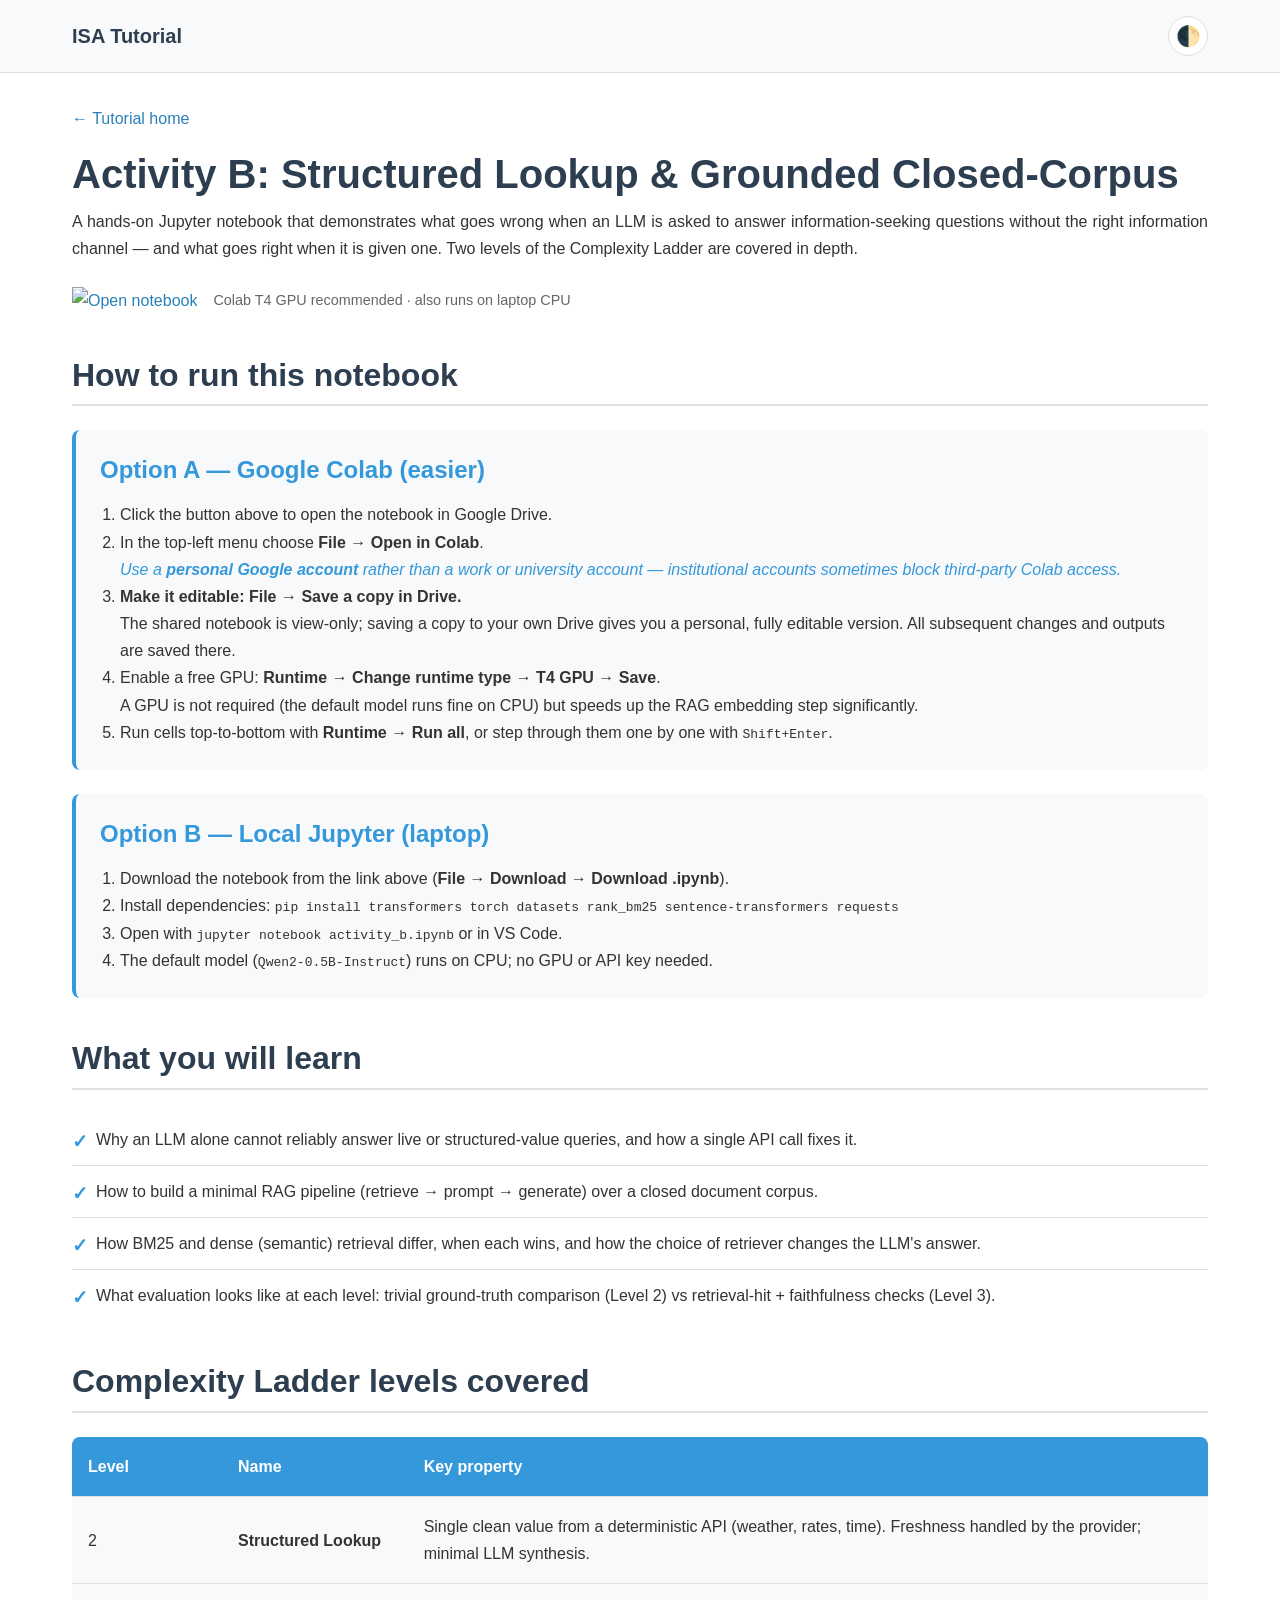
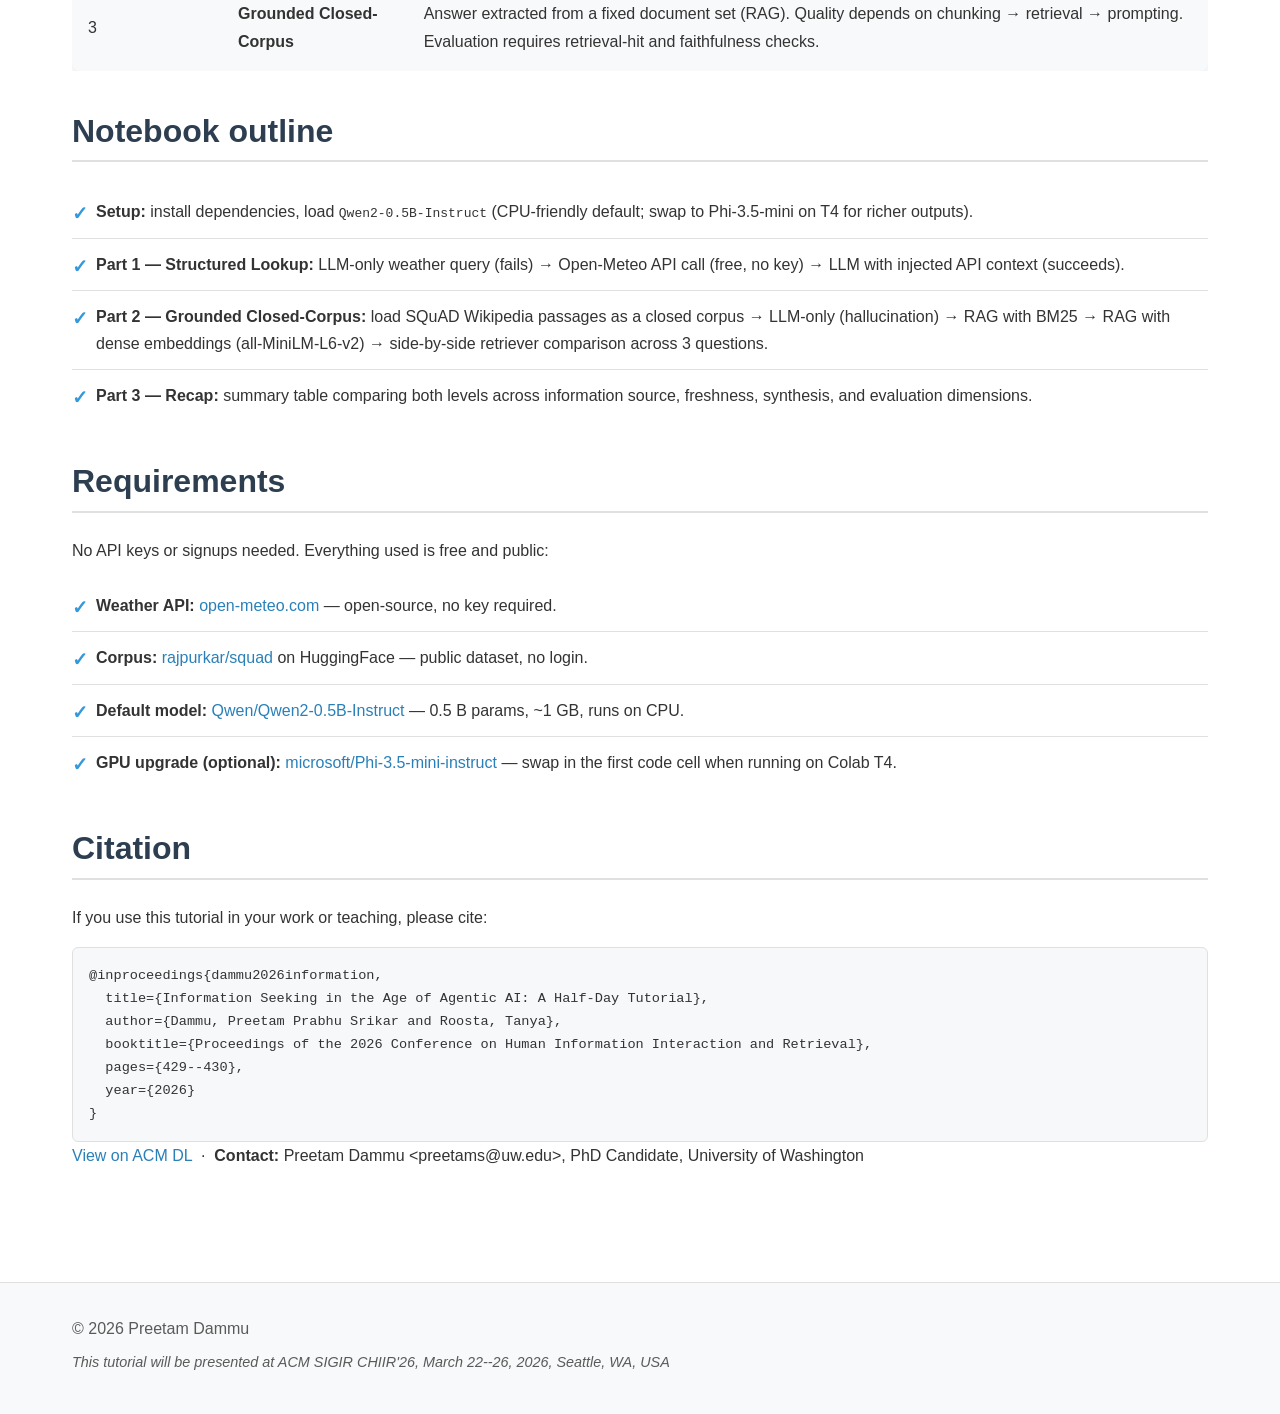
==== commit d5bc41c6: "edits" ====
--- a/activity2.html
+++ b/activity2.html
@@ -36,7 +36,7 @@
                             <img src="https://colab.research.google.com/assets/colab-badge.svg"
                                  alt="Open notebook" height="28">
                         </a>
-                        <span class="activity-runtime">Colab T4 GPU recommended &middot; also runs on laptop CPU &middot; ~20 min</span>
+                        <span class="activity-runtime">Colab T4 GPU recommended &middot; also runs on laptop CPU</span>
                     </div>
 
                     <h2>How to run this notebook</h2>
